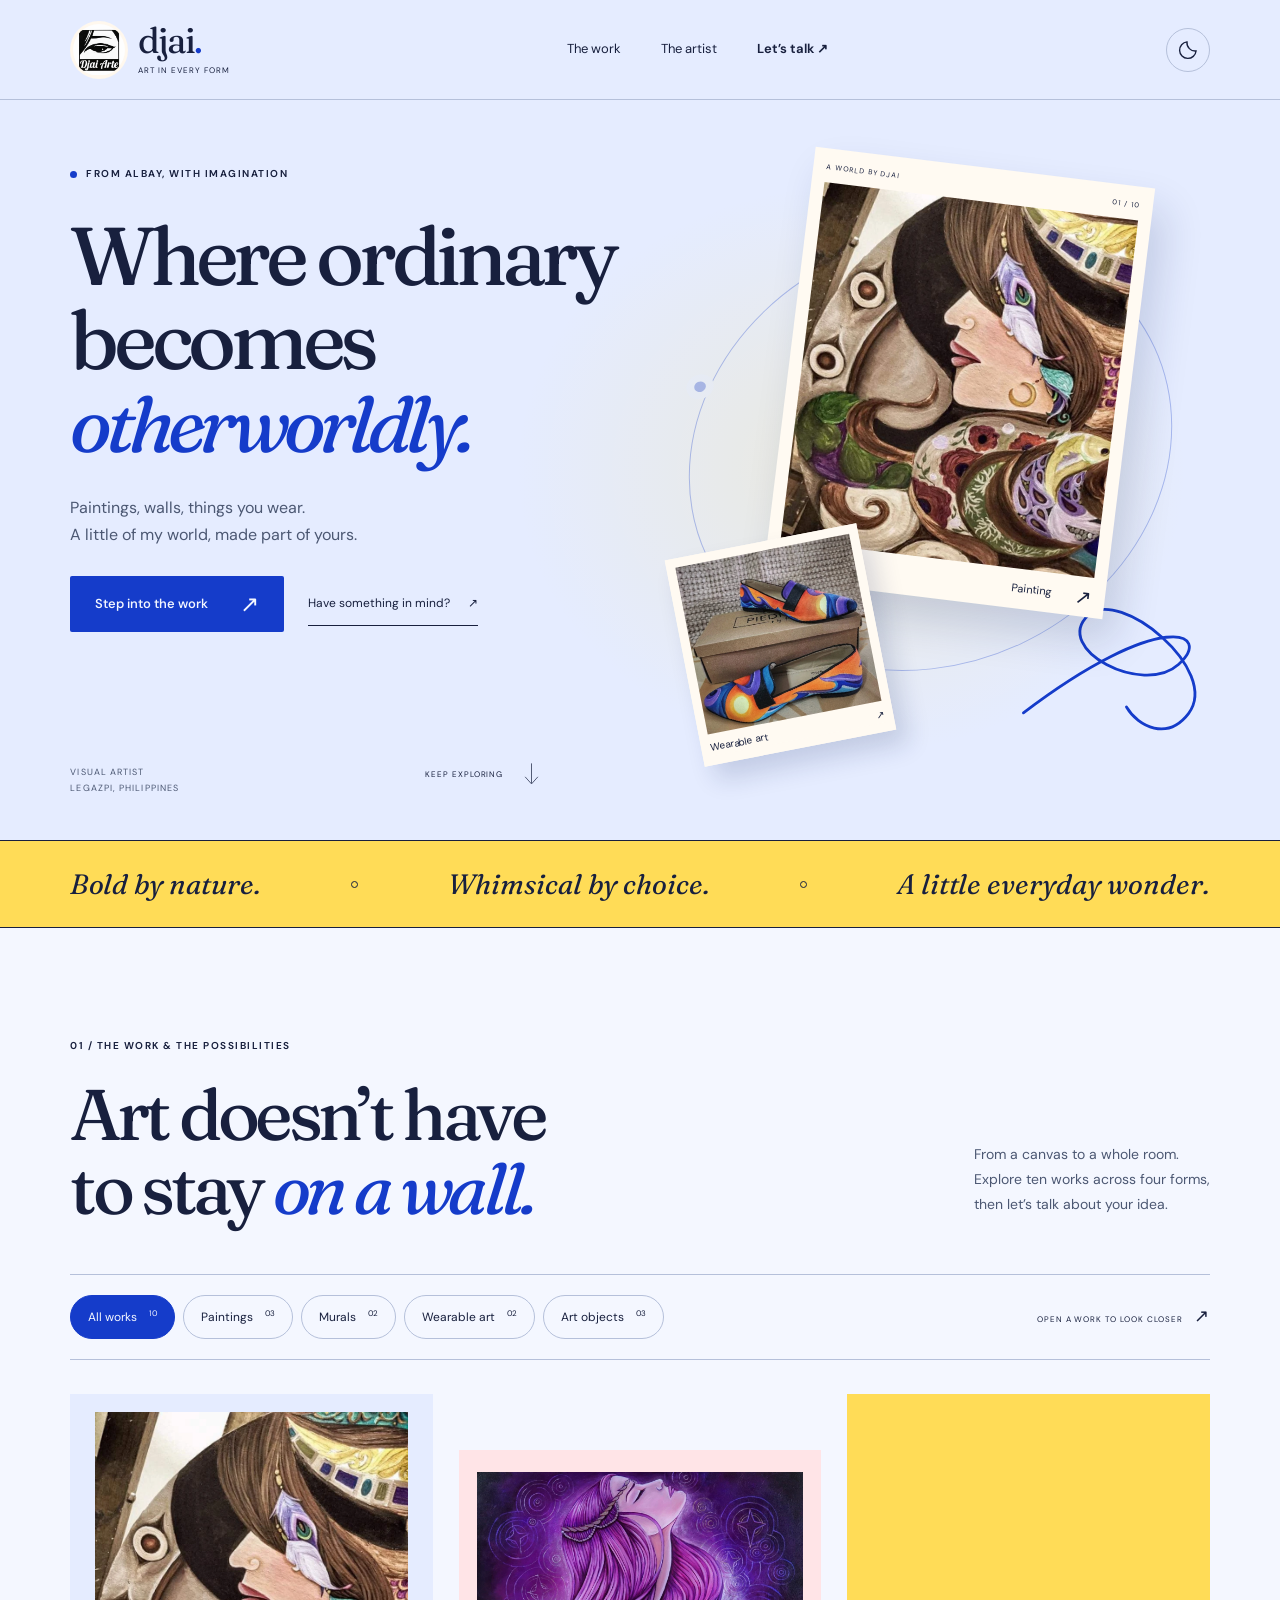
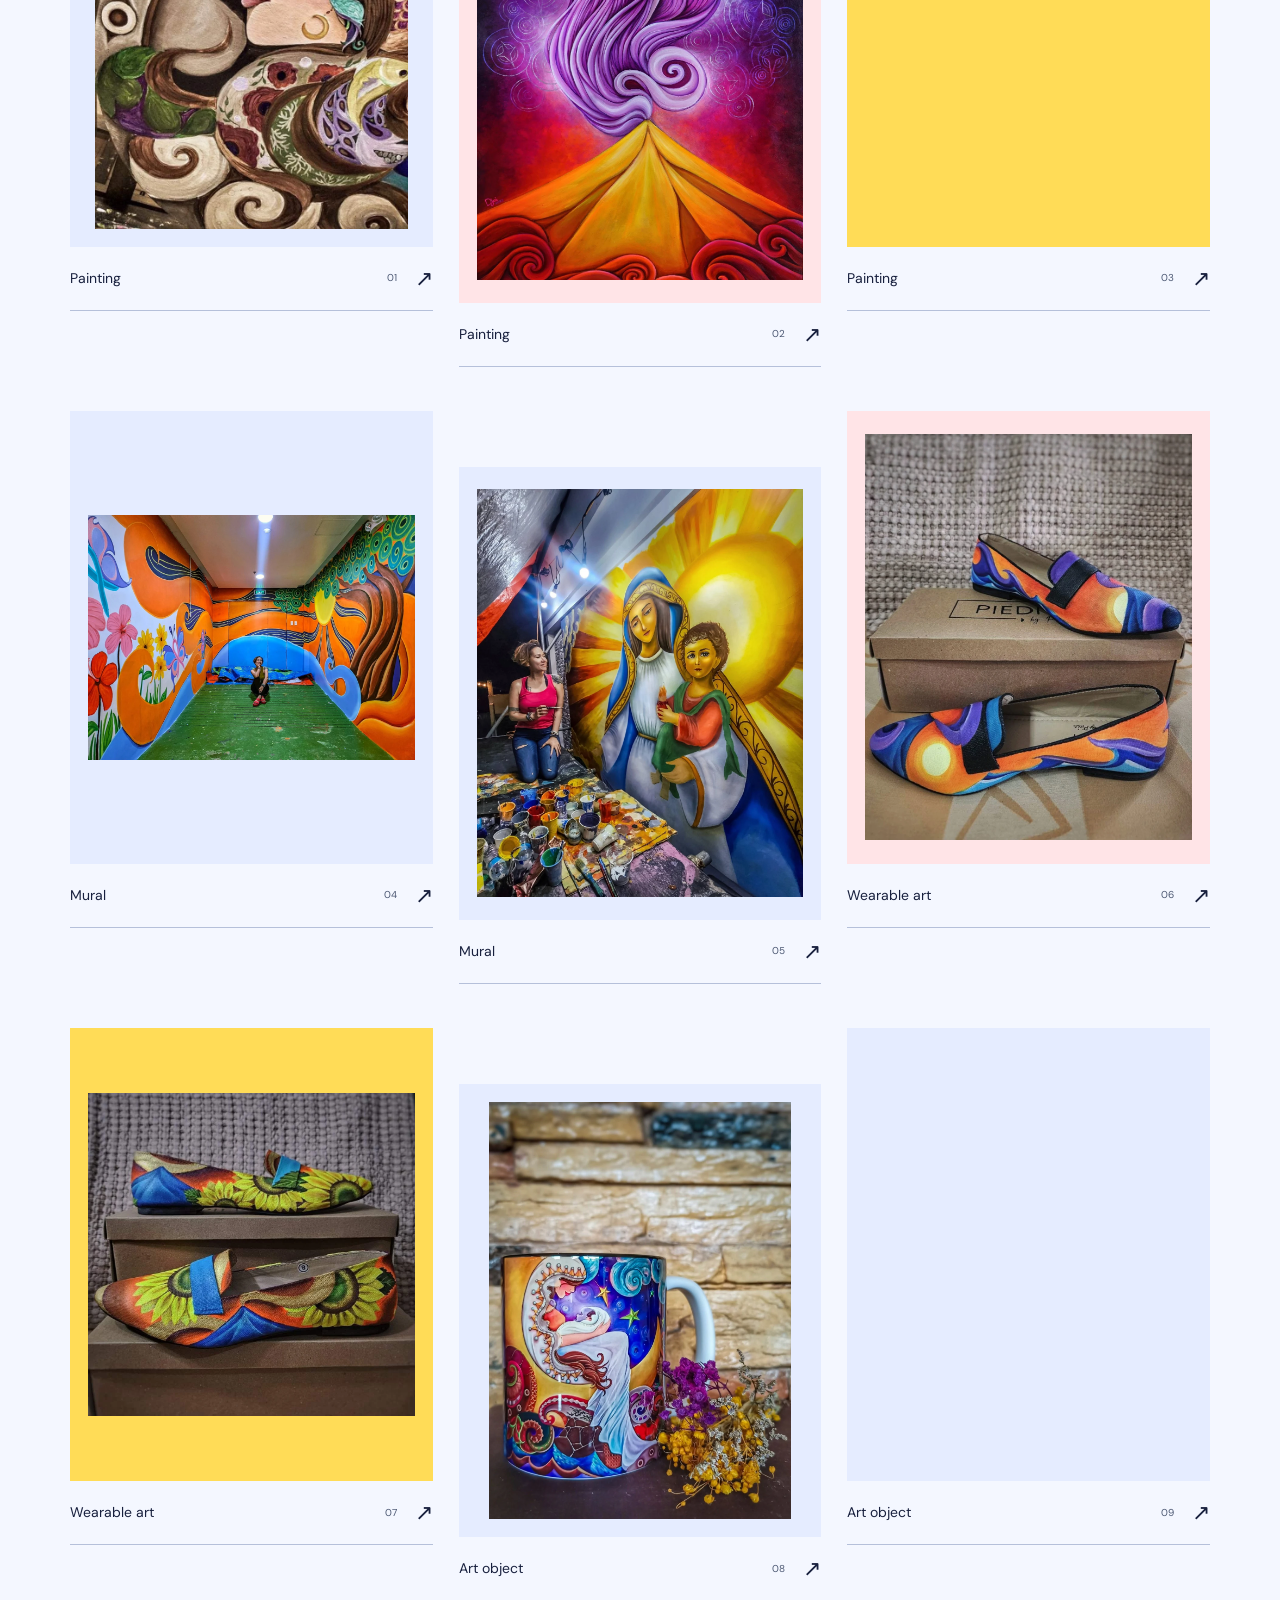
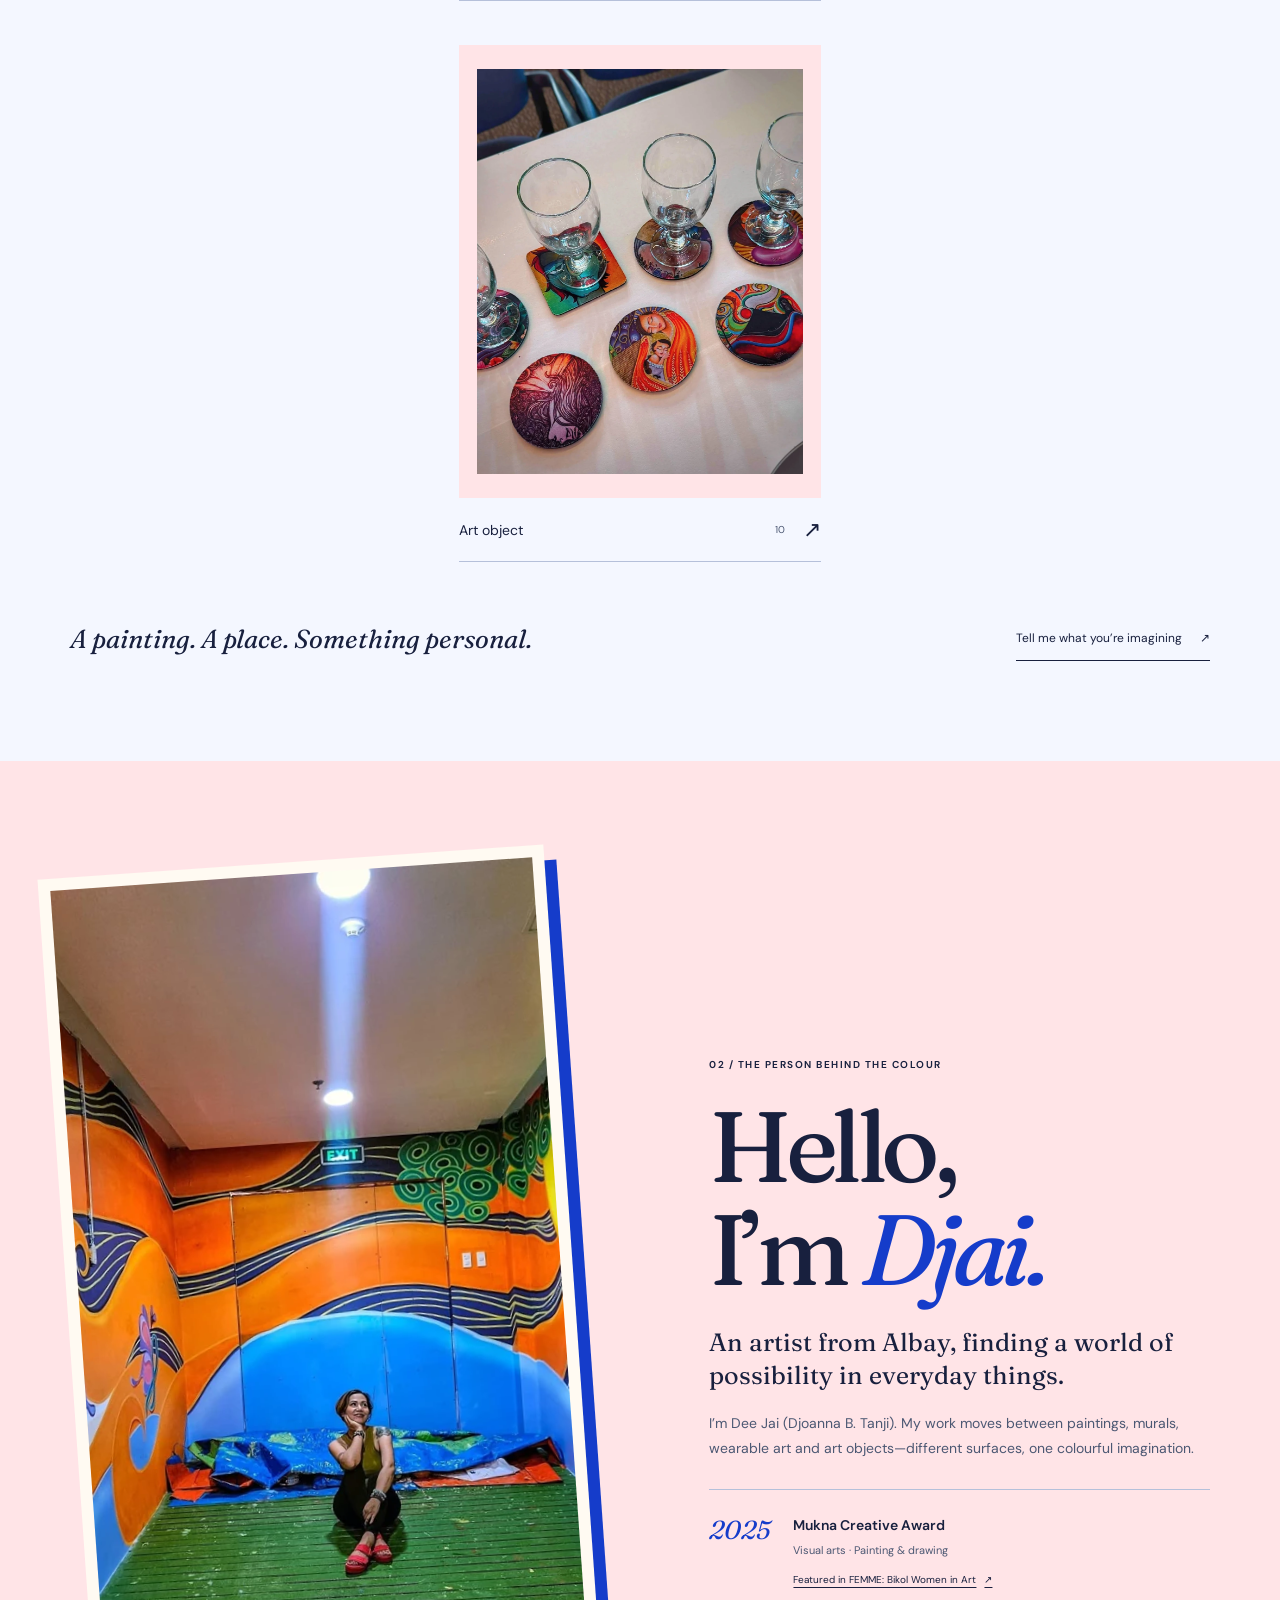
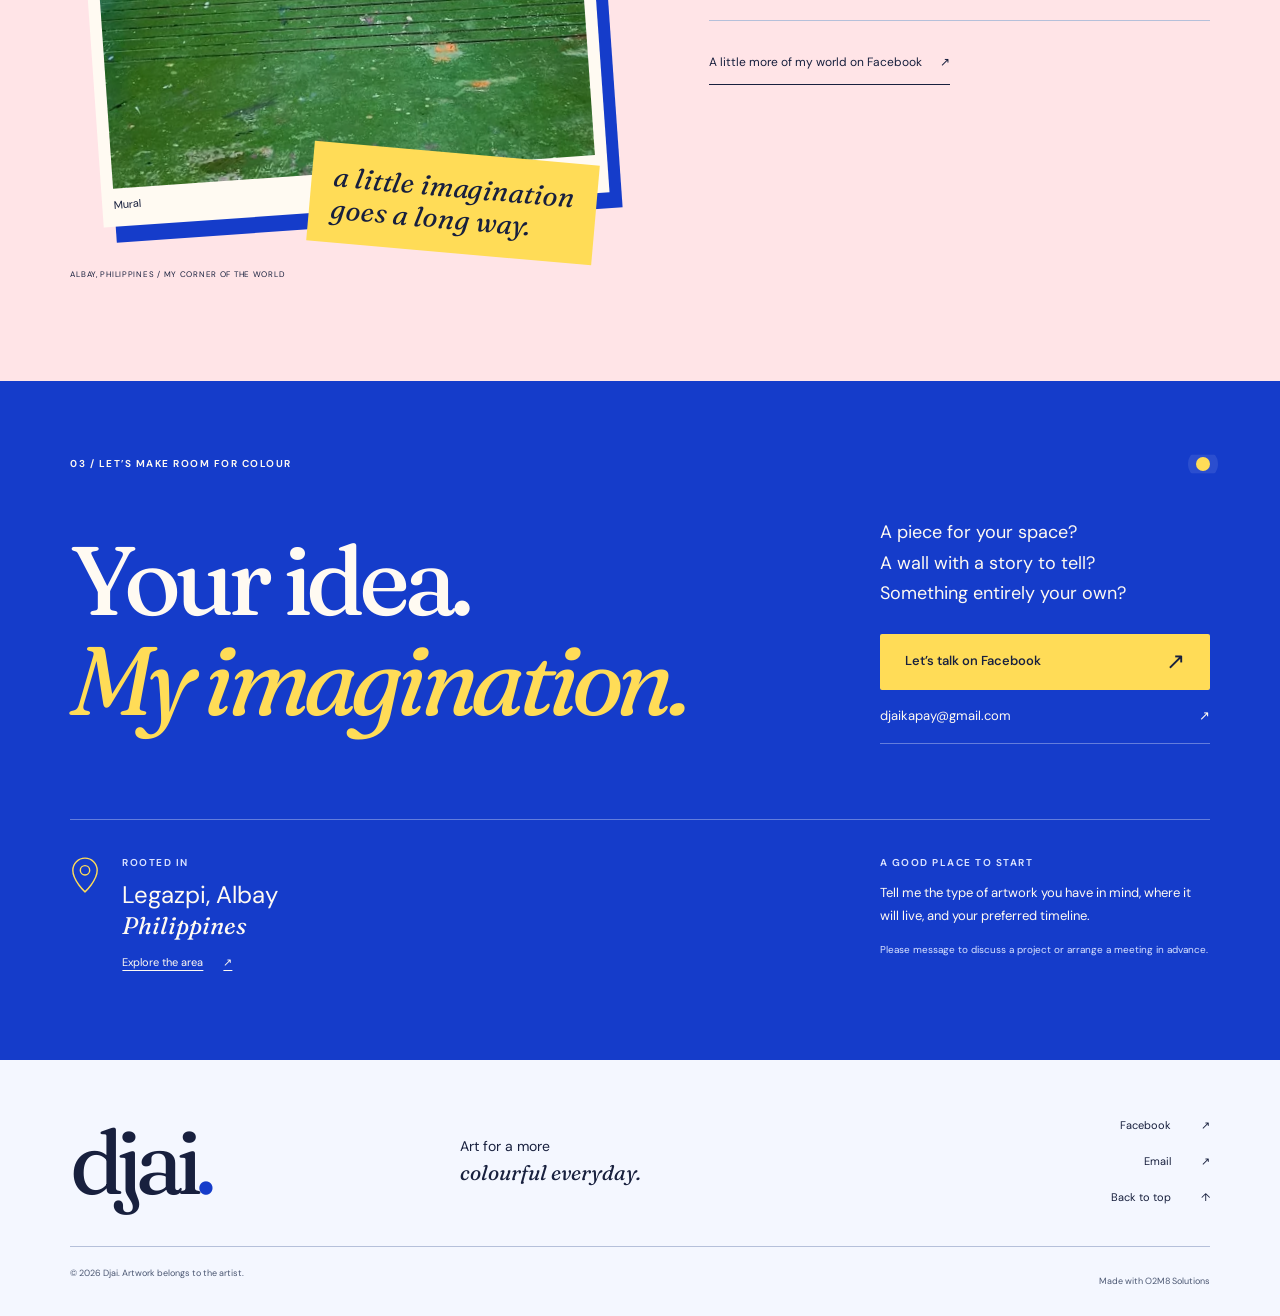
==== index.html @ 125d5a1c "feat: import the final static Djai portfolio Select the standalone one-page site, ten approved artwo" ====
<!doctype html>
<html lang="en"><head><meta charset="utf-8"><meta name="viewport" content="width=device-width,initial-scale=1"><title>Djai — Art for a more colourful everyday</title><meta name="description" content="Explore paintings, murals, wearable art and art objects by Djai, a visual artist from Albay, Philippines. Connect about your next art project."><link rel="icon" type="image/webp" href="[data-uri]">
<meta name="theme-color" content="#f4f7ff">
<script>(function(){try{var t=localStorage.getItem('djai-theme');document.documentElement.dataset.djaiTheme=t==='light'||t==='dark'?t:matchMedia('(prefers-color-scheme: dark)').matches?'dark':'light'}catch(e){document.documentElement.dataset.djaiTheme='light'}})();</script>

<script>if(new URLSearchParams(location.search).get("motion")==="on")document.documentElement.dataset.djaiMotion="full";</script>
<link rel="stylesheet" href="styles.css"></head><body><div id="djai-final">
  <a class="skip-link" href="#djai-main">Skip to content</a>
  <div class="reading-progress" aria-hidden="true"></div>
  <header class="site-header">
    <a class="brand" href="#djai-home" aria-label="Djai. Art in every form — back to top"><img src="[data-uri]" alt="" width="360" height="350"><span>djai<span class="brand-dot">.</span><small>ART IN EVERY FORM</small></span></a>
    <nav class="main-nav" aria-label="Main navigation" id="djai-nav"><a href="#djai-work">The work</a><a href="#djai-details">The artist</a><a href="#djai-contact">Let’s talk <span aria-hidden="true">↗</span></a></nav>
    <div class="header-tools"><button class="icon-button theme-toggle" type="button" aria-label="Switch to dark mode" data-theme-toggle><svg class="sun-icon" viewBox="0 0 24 24" fill="none" stroke="currentColor" stroke-width="1.5" aria-hidden="true"><circle cx="12" cy="12" r="4"/><path d="M12 2v2m0 16v2M2 12h2m16 0h2M5 5l1.5 1.5m11 11L19 19M5 19l1.5-1.5m11-11L19 5"/></svg><svg class="moon-icon" viewBox="0 0 24 24" fill="none" stroke="currentColor" stroke-width="1.5" aria-hidden="true"><path d="M20.8 13.1A9 9 0 0 1 10.9 3.2 9 9 0 1 0 20.8 13.1Z"/></svg></button><button class="icon-button menu-toggle" type="button" aria-label="Open navigation" aria-expanded="false" aria-controls="djai-nav"><span></span><span></span></button></div>
  </header>
  <main id="djai-main">
    <section class="hero section-pad" id="djai-home" aria-labelledby="djai-hero-title">
      <div class="hero-copy"><p class="eyebrow hero-enter"><span class="status-dot" aria-hidden="true"></span> FROM ALBAY, WITH IMAGINATION</p><h1 id="djai-hero-title" class="hero-enter">Where ordinary<br> becomes <em>otherworldly.</em></h1><p class="hero-intro hero-enter">Paintings, walls, things you wear.<br> A little of my world, made part of yours.</p><div class="hero-actions hero-enter"><a class="button button-primary" href="#djai-work">Step into the work <span aria-hidden="true">↗</span></a><a class="text-link" href="#djai-contact">Have something in mind? <span aria-hidden="true">↗</span></a></div><div class="hero-bottom hero-enter"><span>VISUAL ARTIST<br> LEGAZPI, PHILIPPINES</span><a href="#djai-work" aria-label="Keep exploring — scroll to selected artwork" class="scroll-cue"><span>KEEP EXPLORING</span><svg viewBox="0 0 24 32" fill="none" stroke="currentColor" aria-hidden="true"><path d="M12 1v28M3 20l9 10 9-10"/></svg></a></div></div>
      <div class="hero-art"><div class="orbit-ring" aria-hidden="true"></div><div class="hero-scribble" aria-hidden="true"><svg viewBox="0 0 220 180" fill="none"><path d="M21 148C135 1 196 12 168 55 140 98 33 74 61 29 85-9 214 49 192 103 171 154 104 115 116 81" stroke="currentColor" stroke-width="3" stroke-linecap="round"/></svg></div><button class="hero-frame" data-art="1" aria-haspopup="dialog"><span class="frame-top">A WORLD BY DJAI <span>01 / 10</span></span><img src="images/01-painting.webp" alt="" width="720" height="960" fetchpriority="high"><span class="frame-bottom">Painting <span aria-hidden="true">↗</span></span></button><button class="hero-mini" data-art="6" aria-haspopup="dialog"><img src="images/06-wearable.webp" alt="" width="1200" height="1493"><span>Wearable art <span aria-hidden="true">↗</span></span></button></div>
    </section>
    <div class="editorial-ribbon"><span>Bold by nature.</span><i aria-hidden="true"></i><span>Whimsical by choice.</span><i aria-hidden="true"></i><span>A little everyday wonder.</span></div>
    <section class="work-section section-pad" id="djai-work" aria-labelledby="djai-work-title">
      <div class="section-heading" data-reveal><div><p class="eyebrow">01 / THE WORK & THE POSSIBILITIES</p><h2 id="djai-work-title">Art doesn’t have<br> to stay <em>on a wall.</em></h2></div><p class="section-aside">From a canvas to a whole room.<br> Explore ten works across four forms,<br> then let’s talk about your idea.</p></div>
      <div class="gallery-toolbar" data-reveal><div class="filters" role="group" aria-label="Filter artwork by type"><button type="button" data-filter="all" aria-pressed="true">All works <small>10</small></button><button type="button" data-filter="painting" aria-pressed="false">Paintings <small>03</small></button><button type="button" data-filter="mural" aria-pressed="false">Murals <small>02</small></button><button type="button" data-filter="wearable" aria-pressed="false">Wearable art <small>02</small></button><button type="button" data-filter="object" aria-pressed="false">Art objects <small>03</small></button></div><span class="gallery-hint">OPEN A WORK TO LOOK CLOSER <span aria-hidden="true">↗</span></span></div>
      <p class="sr-only" id="djai-gallery-status" role="status" aria-live="polite">Showing all 10 artworks.</p>
      <div class="art-grid"><figure class="art-card" data-type="painting" data-reveal><button class="art-open" data-art="1" aria-haspopup="dialog"><span class="art-image"><img src="images/01-painting.webp" alt="" width="720" height="960" loading="lazy" decoding="async"></span><span class="art-caption"><span>Painting</span> <span class="art-number">01 <span aria-hidden="true">↗</span></span></span></button></figure>
<figure class="art-card" data-type="painting" data-reveal><button class="art-open" data-art="2" aria-haspopup="dialog"><span class="art-image"><img src="images/02-painting.webp" alt="" width="1200" height="1501" loading="lazy" decoding="async"></span><span class="art-caption"><span>Painting</span> <span class="art-number">02 <span aria-hidden="true">↗</span></span></span></button></figure>
<figure class="art-card" data-type="painting" data-reveal><button class="art-open" data-art="3" aria-haspopup="dialog"><span class="art-image"><img src="images/03-painting.webp" alt="" width="1200" height="636" loading="lazy" decoding="async"></span><span class="art-caption"><span>Painting</span> <span class="art-number">03 <span aria-hidden="true">↗</span></span></span></button></figure>
<figure class="art-card" data-type="mural" data-reveal><button class="art-open" data-art="4" aria-haspopup="dialog"><span class="art-image"><img src="images/04-mural.webp" alt="" width="1200" height="900" loading="lazy" decoding="async"></span><span class="art-caption"><span>Mural</span> <span class="art-number">04 <span aria-hidden="true">↗</span></span></span></button></figure>
<figure class="art-card" data-type="mural" data-reveal><button class="art-open" data-art="5" aria-haspopup="dialog"><span class="art-image"><img src="images/05-mural.webp" alt="" width="1200" height="1500" loading="lazy" decoding="async"></span><span class="art-caption"><span>Mural</span> <span class="art-number">05 <span aria-hidden="true">↗</span></span></span></button></figure>
<figure class="art-card" data-type="wearable" data-reveal><button class="art-open" data-art="6" aria-haspopup="dialog"><span class="art-image"><img src="images/06-wearable.webp" alt="" width="1200" height="1493" loading="lazy" decoding="async"></span><span class="art-caption"><span>Wearable art</span> <span class="art-number">06 <span aria-hidden="true">↗</span></span></span></button></figure>
<figure class="art-card" data-type="wearable" data-reveal><button class="art-open" data-art="7" aria-haspopup="dialog"><span class="art-image"><img src="images/07-wearable.webp" alt="" width="1080" height="1070" loading="lazy" decoding="async"></span><span class="art-caption"><span>Wearable art</span> <span class="art-number">07 <span aria-hidden="true">↗</span></span></span></button></figure>
<figure class="art-card" data-type="object" data-reveal><button class="art-open" data-art="8" aria-haspopup="dialog"><span class="art-image"><img src="images/08-object.webp" alt="" width="1161" height="1600" loading="lazy" decoding="async"></span><span class="art-caption"><span>Art object</span> <span class="art-number">08 <span aria-hidden="true">↗</span></span></span></button></figure>
<figure class="art-card" data-type="object" data-reveal><button class="art-open" data-art="9" aria-haspopup="dialog"><span class="art-image"><img src="images/09-object.webp" alt="" width="982" height="1600" loading="lazy" decoding="async"></span><span class="art-caption"><span>Art object</span> <span class="art-number">09 <span aria-hidden="true">↗</span></span></span></button></figure>
<figure class="art-card" data-type="object" data-reveal><button class="art-open" data-art="10" aria-haspopup="dialog"><span class="art-image"><img src="images/10-object.webp" alt="" width="1200" height="1489" loading="lazy" decoding="async"></span><span class="art-caption"><span>Art object</span> <span class="art-number">10 <span aria-hidden="true">↗</span></span></span></button></figure></div>
      <div class="work-end" data-reveal><p>A painting. A place. Something personal.</p><a class="text-link" href="#djai-contact">Tell me what you’re imagining <span aria-hidden="true">↗</span></a></div>
    </section>
    <section class="artist-section section-pad" id="djai-details" aria-labelledby="djai-artist-title">
      <div class="artist-visual" data-reveal><button class="artist-photo" data-art="4" aria-haspopup="dialog"><img src="images/04-mural.webp" alt="" width="1200" height="900" loading="lazy"><span>Mural <span aria-hidden="true">↗</span></span></button><div class="artist-signature" aria-hidden="true">a little imagination<br> goes a long way.</div><span class="artist-coordinate">ALBAY, PHILIPPINES / MY CORNER OF THE WORLD</span></div>
      <div class="artist-copy" data-reveal><p class="eyebrow">02 / THE PERSON BEHIND THE COLOUR</p><h2 id="djai-artist-title">Hello,<br>  I’m <em>Djai.</em></h2><p class="artist-lead">An artist from Albay, finding a world of possibility in everyday things.</p><p>I’m Dee Jai (Djoanna B. Tanji). My work moves between paintings, murals, wearable art and art objects—different surfaces, one colourful imagination.</p><div class="recognition"><span class="recognition-year">2025</span><div><h3>Mukna Creative Award</h3><p>Visual arts · Painting & drawing</p><a href="https://dateline-ibalon.com/2025/03/femme-bikol-women-in-art/" target="_blank" rel="noopener noreferrer">Featured in FEMME: Bikol Women in Art <span aria-hidden="true">↗</span></a></div></div><a class="text-link" href="https://www.facebook.com/whydjaiwhy" target="_blank" rel="noopener noreferrer">A little more of my world on Facebook <span aria-hidden="true">↗</span></a></div>
    </section>
    <section class="contact-section section-pad" id="djai-contact" aria-labelledby="djai-contact-title"><div class="contact-top" data-reveal><p class="eyebrow">03 / LET’S MAKE ROOM FOR COLOUR</p><span class="contact-dot" aria-hidden="true"></span></div><div class="contact-main" data-reveal><h2 id="djai-contact-title">Your idea.<br> <em>My imagination.</em></h2><div class="contact-copy"><p>A piece for your space?<br> A wall with a story to tell?<br> Something entirely your own?</p><a class="button button-yellow" href="https://www.facebook.com/whydjaiwhy" target="_blank" rel="noopener noreferrer">Let’s talk on Facebook <span aria-hidden="true">↗</span></a><a class="contact-email" href="mailto:djaikapay@gmail.com">djaikapay@gmail.com <span aria-hidden="true">↗</span></a></div></div><div class="contact-details" data-reveal><div class="location"><svg viewBox="0 0 32 40" fill="none" stroke="currentColor" stroke-width="1.5" aria-hidden="true"><path d="M29 15c0 11-13 23-13 23S3 26 3 15a13 13 0 0 1 26 0Z"/><circle cx="16" cy="15" r="5"/></svg><div><p class="eyebrow">ROOTED IN</p><p>Legazpi, Albay<br> <em>Philippines</em></p><a href="https://www.google.com/maps/search/?api=1&query=Legazpi%2C+Albay%2C+Philippines" target="_blank" rel="noopener noreferrer">Explore the area <span aria-hidden="true">↗</span></a></div></div><div class="contact-practical"><p class="eyebrow">A GOOD PLACE TO START</p><p>Tell me the type of artwork you have in mind, where it will live, and your preferred timeline.</p><small>Please message to discuss a project or arrange a meeting in advance.</small></div></div></section>
  </main>
  <footer class="site-footer section-pad"><a class="footer-brand" href="#djai-home" aria-label="Djai, back to top">djai<span>.</span></a><p>Art for a more<br> <em>colourful everyday.</em></p><div class="footer-links"><a href="https://www.facebook.com/whydjaiwhy" target="_blank" rel="noopener noreferrer">Facebook <span aria-hidden="true">↗</span></a><a href="mailto:djaikapay@gmail.com">Email <span aria-hidden="true">↗</span></a><a href="#djai-home">Back to top <span aria-hidden="true">↑</span></a></div><div class="footer-bottom"><span>© <span data-year>2026</span> Djai. Artwork belongs to the artist.</span><span class="footer-credit">Made with O2M8 Solutions</span></div></footer>
  <dialog class="art-viewer" aria-labelledby="djai-viewer-title"><div class="viewer-top"><h2 id="djai-viewer-title">Painting</h2><span class="viewer-counter"></span><button class="icon-button viewer-close" type="button" aria-label="Close artwork viewer"><svg viewBox="0 0 24 24" stroke="currentColor" stroke-width="1.5" aria-hidden="true"><path d="m5 5 14 14M19 5 5 19"/></svg></button></div><div class="viewer-stage"><img class="viewer-image" alt=""></div><div class="viewer-bottom"><button class="viewer-prev" type="button"><span aria-hidden="true">←</span> Previous</button><span>USE ARROW KEYS TO EXPLORE</span><button class="viewer-next" type="button">Next <span aria-hidden="true">→</span></button></div></dialog>
</div>
<script src="script.js"></script></body></html>
---- styles.css ----
@font-face{font-family:Djai Sans;src:url([data-uri]) format('woff2');font-weight:100 1000;font-display:swap}
@font-face{font-family:Djai Serif;src:url([data-uri]) format('woff2');font-weight:100 900;font-display:swap}
@font-face{font-family:Djai Serif;src:url([data-uri]) format('woff2');font-weight:100 900;font-style:italic;font-display:swap}
html{scroll-behavior:smooth;scroll-padding-top:100px}body{margin:0;background:#f4f7ff}html[data-djai-theme=dark] body{background:#151a30}
#djai-final{--paper:#f4f7ff;--hero:#e5ecff;--ink:#18203e;--muted:#4c5873;--primary:#153cca;--accent:#ffdc57;--pink:#ffe4e7;--line:#b5c0da;--frame:#fffaf2;--contact:#153cca;--contact-ink:#fffaf2;--contact-muted:#d9e2ff;--ribbon:#ffdc57;--ribbon-ink:#18203e;--shadow:rgba(19,36,94,.16);font-family:Djai Sans,Arial,sans-serif;font-size:16px;line-height:1.6;color:var(--ink);background:var(--paper);isolation:isolate;width:100%;overflow:clip;text-align:left;color-scheme:light}
html[data-djai-theme=dark] #djai-final{--paper:#151a30;--hero:#1d2443;--ink:#f4edff;--muted:#c1bed2;--primary:#f6d36b;--accent:#f6d36b;--pink:#272d48;--line:#626b8b;--frame:#fff5ed;--contact:#442151;--contact-muted:#ecd9ef;--ribbon:#db7cae;--ribbon-ink:#251a37;--shadow:rgba(0,0,0,.3);color-scheme:dark}
#djai-final *,#djai-final *::before,#djai-final *::after{box-sizing:border-box}#djai-final [hidden]{display:none!important}#djai-final img{display:block;max-width:100%}#djai-final svg{display:block}#djai-final a{color:inherit;text-decoration:none}#djai-final button{font:inherit;color:inherit;cursor:pointer;background:none;border:0;padding:0;text-align:inherit}#djai-final h1,#djai-final h2,#djai-final h3,#djai-final p,#djai-final figure{margin:0}#djai-final h1,#djai-final h2{font-family:Djai Serif,Georgia,serif;font-weight:450;letter-spacing:-.065em;line-height:1.03}#djai-final h2{font-size:clamp(46px,5.6vw,84px)}#djai-final em{font-family:Djai Serif,Georgia,serif;font-weight:420}#djai-final button:focus-visible,#djai-final a:focus-visible{outline:3px solid var(--primary);outline-offset:5px}#djai-final .section-pad{padding-left:5.5%;padding-right:5.5%}#djai-final .eyebrow{font-size:10px;letter-spacing:.15em;font-weight:650;line-height:1.6}#djai-final .sr-only{position:absolute;width:1px;height:1px;padding:0;margin:-1px;overflow:hidden;clip:rect(0,0,0,0);white-space:nowrap;border:0}#djai-final .skip-link{position:fixed;top:10px;left:10px;transform:translateY(-200%);background:var(--accent);color:#18203e;padding:12px 20px;z-index:100}#djai-final .skip-link:focus{transform:none}#djai-final .reading-progress{height:3px;position:fixed;top:0;left:0;width:100%;transform:scaleX(0);transform-origin:left;background:var(--primary);z-index:80;pointer-events:none}
#djai-final .site-header{height:100px;padding:12px 5.5%;display:flex;align-items:center;justify-content:space-between;gap:24px;background:var(--hero);position:relative;z-index:30;border-bottom:1px solid var(--line)}#djai-final .brand{display:flex;align-items:center;gap:10px}#djai-final .brand img{width:58px;height:58px;object-fit:contain;background:#fff8ee;border-radius:50%;padding:3px}#djai-final .brand>span{font-family:Djai Serif,Georgia,serif;font-size:36px;line-height:.9;letter-spacing:-2px}#djai-final .brand-dot{color:var(--primary)}#djai-final .brand small{display:block;font:8px Djai Sans,sans-serif;letter-spacing:.12em;margin-top:8px}#djai-final .main-nav{display:flex;align-items:center;gap:40px;font-size:13px}#djai-final .main-nav a{position:relative;padding:12px 0}#djai-final .main-nav a::after{content:'';position:absolute;left:0;bottom:5px;height:1px;width:100%;background:currentColor;transform:scaleX(0);transform-origin:left;transition:transform .25s}#djai-final .main-nav a:hover::after,#djai-final .main-nav a[aria-current]::after{transform:scaleX(1)}#djai-final .main-nav a:last-child{font-weight:650}#djai-final .header-tools{display:flex;gap:8px}#djai-final .icon-button{width:44px;height:44px;border:1px solid var(--line);border-radius:50%;display:grid;place-items:center}#djai-final .icon-button svg{width:22px;height:22px}#djai-final .moon-icon{display:block}#djai-final .sun-icon{display:none}html[data-djai-theme=dark] #djai-final .moon-icon{display:none}html[data-djai-theme=dark] #djai-final .sun-icon{display:block}#djai-final .menu-toggle{display:none}
#djai-final .hero{min-height:740px;padding-top:66px;padding-bottom:44px;background:var(--hero);display:grid;grid-template-columns:1.12fr 1fr;gap:2%;position:relative}#djai-final .hero-copy{display:flex;flex-direction:column;position:relative;z-index:2}#djai-final .hero .eyebrow{display:flex;align-items:center;gap:9px;margin-bottom:32px}#djai-final .status-dot{width:7px;height:7px;background:var(--primary);border-radius:50%}#djai-final h1{font-size:clamp(55px,6.4vw,100px)}#djai-final h1 em{display:block;color:var(--primary);font-size:.96em;letter-spacing:-.075em}#djai-final .hero-intro{margin:30px 0 28px;font-size:16px;line-height:1.7;color:var(--muted)}#djai-final .hero-actions{display:flex;align-items:center;gap:24px;flex-wrap:wrap}#djai-final .button{min-height:56px;padding:16px 25px;display:inline-flex;align-items:center;justify-content:space-between;gap:32px;font-size:13px;font-weight:550;border-radius:2px;transition:transform .25s,box-shadow .25s}#djai-final .button:hover{transform:translateY(-3px);box-shadow:0 8px 0 -4px var(--ink)}#djai-final .button-primary{background:var(--primary);color:var(--paper)}#djai-final .button span{font-size:23px;line-height:1}#djai-final .text-link{font-size:12px;border-bottom:1px solid currentColor;display:inline-flex;align-items:center;gap:18px;padding:10px 0;min-height:44px}#djai-final .hero-bottom{display:flex;justify-content:space-between;align-items:flex-end;margin-top:auto;padding-top:45px;max-width:470px}#djai-final .hero-bottom>span{font-size:9px;line-height:1.8;letter-spacing:.12em;color:var(--muted)}#djai-final .scroll-cue{display:flex;align-items:center;gap:20px;min-height:44px;font-size:8px;letter-spacing:.12em}#djai-final .scroll-cue svg{width:17px;height:32px;animation:djai-nudge 3s ease-in-out 1}
#djai-final .hero-art{position:relative;min-height:610px;perspective:1100px}#djai-final .orbit-ring{position:absolute;width:94%;aspect-ratio:1;border:1px solid var(--primary);border-radius:50%;top:6%;left:0;opacity:.3;transform:rotate(-25deg) scaleY(.86)}#djai-final .hero-frame{position:absolute;width:65%;top:0;left:20%;background:var(--frame);padding:13px 13px 0;transform:rotate(7deg);box-shadow:14px 22px 40px var(--shadow);color:#18203e;animation:djai-float 4.6s ease-in-out 1;transition:box-shadow .4s}#djai-final .hero-frame:hover{box-shadow:20px 30px 50px var(--shadow)}#djai-final .hero-frame>img{width:100%;height:360px;object-fit:cover}#djai-final .frame-top{display:flex;justify-content:space-between;font-size:7px;letter-spacing:.14em;padding-bottom:10px}#djai-final .frame-bottom{display:flex;justify-content:space-between;align-items:center;font-size:11px;height:40px}#djai-final .frame-bottom>span{font-size:20px}#djai-final .hero-mini{position:absolute;width:37%;left:0;bottom:46px;transform:rotate(-11deg);border:9px solid var(--frame);background:var(--frame);color:#18203e;box-shadow:10px 16px 25px var(--shadow);animation:djai-float-small 4.4s ease-in-out 1}#djai-final .hero-mini>img{width:100%;height:170px;object-fit:cover;object-position:center 58%}#djai-final .hero-mini>span{display:flex;justify-content:space-between;font-size:10px;padding-top:6px}#djai-final .hero-scribble{position:absolute;width:39%;color:var(--primary);right:-2%;bottom:30px;transform:rotate(15deg)}#djai-final .hero-note{position:absolute;right:3%;bottom:112px;font-size:14px;line-height:1.5;transform:rotate(7deg);color:var(--primary)}#djai-final .hero-note em{font-size:20px}#djai-final .hero-note svg{width:90px;margin:0 0 0 28px}#djai-final .editorial-ribbon{display:flex;justify-content:space-between;align-items:center;gap:25px;padding:26px 5.5%;background:var(--ribbon);color:var(--ribbon-ink);font:italic 28px Djai Serif,Georgia,serif;border-top:1px solid var(--ink);border-bottom:1px solid var(--ink)}#djai-final .editorial-ribbon i{width:7px;height:7px;border:1px solid currentColor;border-radius:50%;flex-shrink:0}
#djai-final .work-section{padding-top:110px;padding-bottom:100px}#djai-final .section-heading{display:flex;justify-content:space-between;align-items:flex-end;gap:40px;margin-bottom:48px}#djai-final .section-heading .eyebrow{margin-bottom:24px}#djai-final .section-heading h2 em{color:var(--primary)}#djai-final .section-aside{font-size:14px;line-height:1.8;color:var(--muted);padding-bottom:8px}#djai-final .gallery-toolbar{border-top:1px solid var(--line);border-bottom:1px solid var(--line);padding:20px 0;display:flex;align-items:center;justify-content:space-between;gap:20px;margin-bottom:34px}#djai-final .filters{display:flex;gap:8px;flex-wrap:wrap}#djai-final .filters button{padding:10px 17px;border:1px solid var(--line);border-radius:100px;font-size:12px;min-height:44px;transition:background .25s,color .25s,border-color .25s}#djai-final .filters small{font-size:8px;margin-left:9px;vertical-align:super}#djai-final .filters button[aria-pressed=true]{background:var(--primary);border-color:var(--primary);color:var(--paper)}#djai-final .filters button:hover{border-color:var(--primary)}#djai-final .gallery-hint{font-size:8px;letter-spacing:.12em;white-space:nowrap}#djai-final .gallery-hint span{font-size:18px;margin-left:8px}#djai-final .art-grid{display:grid;grid-template-columns:repeat(3,minmax(0,1fr));gap:44px 26px;align-items:start}#djai-final .art-card:nth-child(3n+2){margin-top:56px}#djai-final .art-open{display:block;width:100%}#djai-final .art-image{display:block;position:relative;overflow:hidden;background:var(--hero);aspect-ratio:4/5;padding:18px;transition:background .4s}#djai-final .art-card:nth-child(4n+2) .art-image{background:var(--pink)}#djai-final .art-card:nth-child(4n+3) .art-image{background:var(--ribbon)}#djai-final .art-image img{width:100%;height:100%;object-fit:contain;transition:transform .65s cubic-bezier(.2,.65,.3,1)}#djai-final .art-open:hover img{transform:scale(1.045)}#djai-final .art-caption{display:flex;justify-content:space-between;align-items:center;border-bottom:1px solid var(--line);padding:14px 0;font-size:14px}#djai-final .art-number{font-size:10px;color:var(--muted);display:flex;gap:18px;align-items:center}#djai-final .art-number>span{font-size:22px;color:var(--ink);transition:transform .25s}#djai-final .art-open:hover .art-number>span{transform:translate(3px,-3px)}#djai-final .art-card:last-child{grid-column:2}#djai-final .art-grid.is-filtered .art-card{margin-top:0;grid-column:auto}#djai-final .work-end{display:flex;justify-content:space-between;gap:20px;margin-top:55px;align-items:center}#djai-final .work-end p{font:italic 26px Djai Serif,Georgia,serif}
#djai-final .artist-section{background:var(--pink);padding-top:100px;padding-bottom:100px;display:grid;grid-template-columns:1.05fr 1fr;gap:10%;align-items:center}#djai-final .artist-visual{position:relative;padding:0 18px 70px 0}#djai-final .artist-photo{width:100%;padding:12px;background:var(--frame);color:#18203e;transform:rotate(-4deg);box-shadow:12px 16px 0 var(--primary);display:block}#djai-final .artist-photo img{width:100%;aspect-ratio:1;object-fit:cover}#djai-final .artist-photo>span{display:flex;justify-content:space-between;padding-top:8px;font-size:11px}#djai-final .artist-signature{position:absolute;bottom:28px;right:0;background:var(--ribbon);color:var(--ribbon-ink);font:italic 28px/1.15 Djai Serif,Georgia,serif;padding:18px 22px;transform:rotate(5deg)}#djai-final .artist-coordinate{position:absolute;bottom:0;left:0;font-size:8px;letter-spacing:.09em}#djai-final .artist-copy>.eyebrow{margin-bottom:22px}#djai-final .artist-copy h2{font-size:clamp(64px,7.8vw,115px)}#djai-final .artist-copy h2 em{color:var(--primary)}#djai-final .artist-lead{font:25px/1.35 Djai Serif,Georgia,serif;margin:25px 0 18px}#djai-final .artist-copy>p:not(.eyebrow):not(.artist-lead){color:var(--muted);font-size:14px;line-height:1.8}#djai-final .recognition{display:flex;gap:23px;margin:28px 0 20px;padding:24px 0;border-top:1px solid var(--line);border-bottom:1px solid var(--line)}#djai-final .recognition-year{font:italic 26px Djai Serif,Georgia,serif;color:var(--primary)}#djai-final .recognition h3{font-size:14px;font-weight:600;letter-spacing:0}#djai-final .recognition p{font-size:11px;color:var(--muted);margin:5px 0}#djai-final .recognition a{font-size:10px;text-decoration:underline;text-underline-offset:4px;min-height:32px;display:inline-flex;align-items:center;gap:8px}
#djai-final .contact-section{padding-top:75px;padding-bottom:75px;background:var(--contact);color:var(--contact-ink);position:relative}#djai-final .contact-section a:focus-visible{outline-color:var(--accent)}#djai-final .contact-top{display:flex;justify-content:space-between;align-items:center;margin-bottom:45px}#djai-final .contact-dot{width:14px;height:14px;border-radius:50%;background:var(--accent);box-shadow:0 0 0 8px #ffffff18}#djai-final .contact-main{display:grid;grid-template-columns:1.4fr 1fr;gap:50px;align-items:center}#djai-final .contact-main h2{font-size:clamp(58px,7.6vw,112px)}#djai-final .contact-main h2 em{color:var(--accent)}#djai-final .contact-copy{justify-self:end;max-width:330px;width:100%}#djai-final .contact-copy>p{font-size:18px;line-height:1.7;margin-bottom:25px}#djai-final .button-yellow{background:var(--accent);color:#18203e;width:100%}#djai-final .contact-email{display:flex;align-items:center;justify-content:space-between;padding:16px 0;font-size:13px;border-bottom:1px solid #ffffff55;min-height:44px}#djai-final .contact-details{margin-top:75px;border-top:1px solid #ffffff55;padding-top:35px;display:grid;grid-template-columns:1.4fr 1fr;gap:50px}#djai-final .location{display:flex;gap:22px}#djai-final .location>svg{width:30px;height:40px;color:var(--accent)}#djai-final .location .eyebrow{color:var(--contact-muted);margin-bottom:8px}#djai-final .location p:not(.eyebrow){font-size:24px;line-height:1.3}#djai-final .location a{font-size:11px;display:inline-flex;align-items:center;gap:20px;min-height:44px;text-decoration:underline;text-underline-offset:4px}#djai-final .contact-practical{max-width:330px;justify-self:end}#djai-final .contact-practical .eyebrow{color:var(--contact-muted);margin-bottom:10px}#djai-final .contact-practical>p:not(.eyebrow){font-size:13px;line-height:1.8}#djai-final .contact-practical small{font-size:10px;line-height:1.7;color:var(--contact-muted);display:block;margin-top:14px}
#djai-final .site-footer{padding-top:48px;padding-bottom:20px;display:grid;grid-template-columns:1fr 1fr 1fr;gap:30px;align-items:center}#djai-final .footer-brand{font:90px/.8 Djai Serif,Georgia,serif;letter-spacing:-8px}#djai-final .footer-brand>span{color:var(--primary)}#djai-final .site-footer>p{font-size:14px;line-height:1.5}#djai-final .site-footer>p em{font-size:21px}#djai-final .footer-links{display:flex;flex-direction:column;align-items:flex-end;font-size:11px}#djai-final .footer-links a{min-height:36px;display:flex;align-items:center;gap:30px}#djai-final .footer-bottom{grid-column:1/-1;border-top:1px solid var(--line);padding-top:19px;display:flex;justify-content:space-between;gap:20px;font-size:9px;color:var(--muted)}#djai-final .footer-bottom a{display:inline-flex;gap:8px;min-height:30px;align-items:center}
#djai-final .art-viewer{position:fixed;inset:0;margin:auto;width:min(1120px,94vw);height:min(900px,94dvh);max-height:94dvh;border:1px solid var(--line);padding:0;background:var(--paper);color:var(--ink);box-shadow:0 30px 120px #0008;z-index:100;overflow:hidden}#djai-final .art-viewer[open]{display:flex;flex-direction:column;animation:djai-dialog-in .3s both}#djai-final .art-viewer::backdrop{background:#0b1024dc;backdrop-filter:blur(8px)}#djai-final .viewer-top{display:flex;align-items:center;gap:20px;padding:14px 22px;border-bottom:1px solid var(--line)}#djai-final .viewer-top h2{font:24px Djai Serif,Georgia,serif;letter-spacing:-.03em}#djai-final .viewer-counter{font-size:10px;color:var(--muted);margin-left:auto}#djai-final .viewer-stage{min-height:0;flex:1;padding:20px;display:flex;justify-content:center;align-items:center}#djai-final .viewer-image{width:100%;height:100%;object-fit:contain;min-height:0}#djai-final .viewer-bottom{border-top:1px solid var(--line);display:flex;align-items:center;justify-content:space-between;padding:8px 22px;gap:15px}#djai-final .viewer-bottom button{min-height:44px;font-size:12px;display:flex;align-items:center;gap:16px}#djai-final .viewer-bottom>span{font-size:8px;letter-spacing:.1em;color:var(--muted)}
/* Reveals keep content legible even if JavaScript never runs. */
#djai-final .reveal-ready{transition:transform .8s cubic-bezier(.2,.7,.2,1),clip-path .8s cubic-bezier(.2,.7,.2,1);transform:translateY(22px);clip-path:inset(0 0 8% 0)}#djai-final .reveal-ready.is-visible{transform:none;clip-path:inset(-8% -8% -8% -8%)}#djai-final .hero-enter{animation:djai-enter .9s cubic-bezier(.2,.7,.2,1) both}#djai-final .hero-enter:nth-child(2){animation-delay:.09s}#djai-final .hero-enter:nth-child(3){animation-delay:.18s}#djai-final .hero-enter:nth-child(4){animation-delay:.27s}#djai-final .hero-enter:nth-child(5){animation-delay:.36s}
@keyframes djai-enter{from{transform:translateY(24px);clip-path:inset(0 0 100% 0)}to{transform:translateY(0);clip-path:inset(0 0 -10% 0)}}@keyframes djai-float{0%,100%{transform:rotate(7deg) translateY(0)}50%{transform:rotate(5deg) translateY(-13px)}}@keyframes djai-float-small{0%,100%{transform:rotate(-11deg) translateY(0)}50%{transform:rotate(-8deg) translateY(-8px)}}@keyframes djai-nudge{0%,100%{transform:translateY(0)}50%{transform:translateY(6px)}}@keyframes djai-dialog-in{from{transform:translateY(20px) scale(.98);opacity:0}to{transform:none;opacity:1}}
::view-transition-old(root){animation:none}::view-transition-new(root){animation:djai-theme-wipe .6s cubic-bezier(.2,.7,.2,1)}@keyframes djai-theme-wipe{from{clip-path:circle(0 at 96% 35px)}to{clip-path:circle(150% at 96% 35px)}}
@media(min-width:1600px){#djai-final .hero{min-height:820px}#djai-final .hero-art{max-width:700px}#djai-final .hero-frame>img{height:440px}#djai-final .hero-mini>img{height:210px}#djai-final .section-pad,#djai-final .site-header{padding-left:max(5.5%,calc((100vw - 1480px)/2));padding-right:max(5.5%,calc((100vw - 1480px)/2))}}
@media(max-width:1100px){#djai-final .hero{min-height:680px;gap:2%;padding-top:55px}#djai-final h1{font-size:6.5vw}#djai-final .hero-art{min-height:545px}#djai-final .hero-frame{width:71%;left:18%}#djai-final .hero-frame>img{height:300px}#djai-final .hero-mini{bottom:45px;width:42%}#djai-final .hero-mini>img{height:150px}#djai-final .hero-note{right:0;bottom:100px;font-size:12px}#djai-final .hero-note em{font-size:16px}#djai-final .hero-scribble{bottom:10px}#djai-final .hero-actions{gap:12px}#djai-final .hero-actions .text-link{font-size:11px}#djai-final .editorial-ribbon{font-size:23px;gap:18px}#djai-final .gallery-toolbar{flex-wrap:wrap}#djai-final .gallery-hint{display:none}#djai-final .artist-section{gap:7%}#djai-final .contact-main,#djai-final .contact-details{grid-template-columns:1.2fr 1fr;gap:30px}#djai-final .contact-main h2{font-size:7.4vw}}
@media(max-width:760px){html{scroll-padding-top:20px}#djai-final .section-pad{padding-left:6%;padding-right:6%}#djai-final .site-header{height:83px;padding:10px 6%}#djai-final .brand img{width:45px;height:45px}#djai-final .brand>span{font-size:31px}#djai-final .brand small{font-size:6px}#djai-final .main-nav{display:none;position:absolute;top:82px;left:0;right:0;background:var(--hero);border-bottom:1px solid var(--line);padding:20px 6% 25px;gap:8px;flex-direction:column;align-items:stretch}#djai-final .main-nav.is-open{display:flex}#djai-final .main-nav a{padding:12px;font-size:18px}#djai-final .menu-toggle{display:flex;align-items:center;justify-content:center;flex-direction:column;gap:5px}#djai-final .menu-toggle span{width:17px;height:1px;background:currentColor;transition:transform .25s}#djai-final .menu-toggle[aria-expanded=true] span:first-child{transform:translateY(3px) rotate(45deg)}#djai-final .menu-toggle[aria-expanded=true] span:last-child{transform:translateY(-3px) rotate(-45deg)}#djai-final .hero{display:flex;flex-direction:column;padding-top:42px;padding-bottom:28px;min-height:0;gap:35px}#djai-final .hero .eyebrow{font-size:8px;margin-bottom:25px}#djai-final h1{font-size:clamp(45px,9.7vw,75px)}#djai-final h1 em{font-size:.96em}#djai-final .hero-intro{margin-top:22px;margin-bottom:22px;font-size:14px}#djai-final .hero-actions{gap:14px}#djai-final .hero-actions .text-link{font-size:10px}#djai-final .button{min-height:52px;padding:14px 20px;font-size:12px;gap:23px}#djai-final .hero-bottom{display:none}#djai-final .hero-art{min-height:490px;max-width:510px;width:100%;align-self:center}#djai-final .hero-frame{width:62%;left:25%;top:5px}#djai-final .hero-frame>img{height:300px}#djai-final .hero-mini{left:1%;bottom:35px;width:36%}#djai-final .hero-mini>img{height:150px}#djai-final .hero-note{bottom:40px;right:3%;font-size:11px}#djai-final .hero-note em{font-size:17px}#djai-final .hero-note svg{width:70px}#djai-final .hero-scribble{bottom:-5px;width:30%;right:6%}#djai-final .orbit-ring{top:8%;width:95%}#djai-final .editorial-ribbon{padding:20px 6%;font-size:20px;gap:16px;flex-wrap:wrap;justify-content:center}#djai-final .editorial-ribbon span:last-child{display:none}#djai-final .editorial-ribbon i:last-of-type{display:none}#djai-final .work-section{padding-top:65px;padding-bottom:65px}#djai-final h2{font-size:clamp(43px,8vw,62px)}#djai-final .section-heading{display:block;margin-bottom:28px}#djai-final .section-heading .eyebrow{margin-bottom:20px;font-size:9px}#djai-final .section-aside{margin-top:24px;font-size:12px}#djai-final .section-aside br{display:none}#djai-final .gallery-toolbar{padding:15px 0;margin-bottom:24px}#djai-final .filters{gap:7px}#djai-final .filters button{font-size:11px;padding:10px 13px}#djai-final .filters small{margin-left:6px}#djai-final .art-grid{grid-template-columns:repeat(2,minmax(0,1fr));gap:25px 16px}#djai-final .art-card:nth-child(3n+2){margin-top:0}#djai-final .art-card:nth-child(even){margin-top:30px}#djai-final .art-card:last-child{grid-column:auto}#djai-final .art-image{padding:10px;aspect-ratio:3/4}#djai-final .art-caption{padding:10px 0;font-size:11px}#djai-final .art-number{font-size:8px;gap:6px}#djai-final .art-number>span{font-size:18px}#djai-final .work-end{margin-top:35px;display:block}#djai-final .work-end p{font-size:22px}#djai-final .work-end .text-link{margin-top:10px}#djai-final .artist-section{display:flex;flex-direction:column;padding-top:65px;padding-bottom:65px;gap:50px}#djai-final .artist-visual{max-width:500px;width:100%;padding-right:18px;padding-left:8px}#djai-final .artist-photo img{aspect-ratio:1.12}#djai-final .artist-signature{font-size:25px}#djai-final .artist-coordinate{font-size:7px;left:8px}#djai-final .artist-copy{width:100%}#djai-final .artist-copy h2{font-size:80px}#djai-final .artist-copy h2 br{display:none}#djai-final .artist-lead{font-size:24px}#djai-final .artist-copy>p:not(.eyebrow):not(.artist-lead){font-size:13px}#djai-final .contact-section{padding-top:45px;padding-bottom:45px}#djai-final .contact-top{margin-bottom:30px}#djai-final .contact-top .eyebrow{font-size:8px}#djai-final .contact-main{display:block}#djai-final .contact-main h2{font-size:clamp(51px,10.8vw,80px)}#djai-final .contact-copy{max-width:none;margin-top:30px}#djai-final .contact-copy>p{font-size:16px}#djai-final .contact-copy .button{max-width:350px}#djai-final .contact-email{max-width:350px}#djai-final .contact-details{margin-top:40px;display:block;padding-top:30px}#djai-final .contact-practical{max-width:none;margin-top:25px}#djai-final .site-footer{padding-top:35px;grid-template-columns:1fr 1fr;gap:25px}#djai-final .footer-brand{font-size:75px}#djai-final .site-footer>p{justify-self:end;font-size:12px}#djai-final .site-footer>p em{font-size:17px}#djai-final .footer-links{grid-column:1/-1;flex-direction:row;justify-content:space-between;align-items:center}#djai-final .footer-links a{gap:8px;min-height:44px}#djai-final .footer-bottom{display:block;font-size:8px;padding-top:14px}#djai-final .footer-bottom a{margin-top:5px}#djai-final .art-viewer{width:96vw;height:90dvh;max-height:90dvh}#djai-final .viewer-top{padding:10px 12px;gap:10px}#djai-final .viewer-top h2{font-size:21px}#djai-final .viewer-stage{padding:10px}#djai-final .viewer-bottom{padding:8px 14px}#djai-final .viewer-bottom>span{display:none}}
@media(max-width:380px){#djai-final .hero-actions{display:block}#djai-final .hero-actions .text-link{margin-top:10px;display:flex;width:max-content}#djai-final .hero-art{min-height:405px}#djai-final .hero-frame{width:66%;left:24%;padding:9px 9px 0}#djai-final .hero-frame>img{height:235px}#djai-final .hero-mini{bottom:25px;width:38%}#djai-final .hero-mini>img{height:125px}#djai-final .hero-note{bottom:20px;right:0}#djai-final .hero-note em{font-size:14px}#djai-final .hero-scribble{display:none}#djai-final .editorial-ribbon{font-size:16px;gap:12px}#djai-final .art-caption{font-size:10px}#djai-final .art-number{gap:4px}#djai-final .artist-coordinate{font-size:6px}#djai-final .artist-signature{font-size:22px}#djai-final .artist-copy h2{font-size:68px}#djai-final .contact-main h2{font-size:47px}}
@media(prefers-reduced-motion:reduce){html{scroll-behavior:auto}html:not([data-djai-motion=full]) #djai-final *,html:not([data-djai-motion=full]) #djai-final *::before,html:not([data-djai-motion=full]) #djai-final *::after{animation:none!important;transition:none!important;scroll-behavior:auto!important}#djai-final .reveal-ready{transform:none;clip-path:none}::view-transition-old(root),::view-transition-new(root){animation:none!important}}
/* Only marked builder ancestors are reset, when this is the sole page element. */
.djai-final-host{width:100%!important;max-width:none!important;min-height:0!important;margin:0!important;padding:0!important;gap:0!important;overflow:visible!important}.djai-final-host>.inner{width:100%!important;max-width:none!important;padding:0!important;margin:0!important}

#djai-final .frame-bottom{justify-content:flex-end;gap:24px}

#djai-final .footer-credit{display:inline-flex;min-height:30px;align-items:center}

/* Embedded font license notices — DM Sans and Fraunces.
Copyright 2014 The DM Sans Project Authors (https://github.com/googlefonts/dm-fonts)

This Font Software is licensed under the SIL Open Font License, Version 1.1.
This license is copied below, and is also available with a FAQ at:
https://scripts.sil.org/OFL


-----------------------------------------------------------
SIL OPEN FONT LICENSE Version 1.1 - 26 February 2007
-----------------------------------------------------------

PREAMBLE
The goals of the Open Font License (OFL) are to stimulate worldwide
development of collaborative font projects, to support the font creation
efforts of academic and linguistic communities, and to provide a free and
open framework in which fonts may be shared and improved in partnership
with others.

The OFL allows the licensed fonts to be used, studied, modified and
redistributed freely as long as they are not sold by themselves. The
fonts, including any derivative works, can be bundled, embedded,
redistributed and/or sold with any software provided that any reserved
names are not used by derivative works. The fonts and derivatives,
however, cannot be released under any other type of license. The
requirement for fonts to remain under this license does not apply
to any document created using the fonts or their derivatives.

DEFINITIONS
"Font Software" refers to the set of files released by the Copyright
Holder(s) under this license and clearly marked as such. This may
include source files, build scripts and documentation.

"Reserved Font Name" refers to any names specified as such after the
copyright statement(s).

"Original Version" refers to the collection of Font Software components as
distributed by the Copyright Holder(s).

"Modified Version" refers to any derivative made by adding to, deleting,
or substituting -- in part or in whole -- any of the components of the
Original Version, by changing formats or by porting the Font Software to a
new environment.

"Author" refers to any designer, engineer, programmer, technical
writer or other person who contributed to the Font Software.

PERMISSION & CONDITIONS
Permission is hereby granted, free of charge, to any person obtaining
a copy of the Font Software, to use, study, copy, merge, embed, modify,
redistribute, and sell modified and unmodified copies of the Font
Software, subject to the following conditions:

1) Neither the Font Software nor any of its individual components,
in Original or Modified Versions, may be sold by itself.

2) Original or Modified Versions of the Font Software may be bundled,
redistributed and/or sold with any software, provided that each copy
contains the above copyright notice and this license. These can be
included either as stand-alone text files, human-readable headers or
in the appropriate machine-readable metadata fields within text or
binary files as long as those fields can be easily viewed by the user.

3) No Modified Version of the Font Software may use the Reserved Font
Name(s) unless explicit written permission is granted by the corresponding
Copyright Holder. This restriction only applies to the primary font name as
presented to the users.

4) The name(s) of the Copyright Holder(s) or the Author(s) of the Font
Software shall not be used to promote, endorse or advertise any
Modified Version, except to acknowledge the contribution(s) of the
Copyright Holder(s) and the Author(s) or with their explicit written
permission.

5) The Font Software, modified or unmodified, in part or in whole,
must be distributed entirely under this license, and must not be
distributed under any other license. The requirement for fonts to
remain under this license does not apply to any document created
using the Font Software.

TERMINATION
This license becomes null and void if any of the above conditions are
not met.

DISCLAIMER
THE FONT SOFTWARE IS PROVIDED "AS IS", WITHOUT WARRANTY OF ANY KIND,
EXPRESS OR IMPLIED, INCLUDING BUT NOT LIMITED TO ANY WARRANTIES OF
MERCHANTABILITY, FITNESS FOR A PARTICULAR PURPOSE AND NONINFRINGEMENT
OF COPYRIGHT, PATENT, TRADEMARK, OR OTHER RIGHT. IN NO EVENT SHALL THE
COPYRIGHT HOLDER BE LIABLE FOR ANY CLAIM, DAMAGES OR OTHER LIABILITY,
INCLUDING ANY GENERAL, SPECIAL, INDIRECT, INCIDENTAL, OR CONSEQUENTIAL
DAMAGES, WHETHER IN AN ACTION OF CONTRACT, TORT OR OTHERWISE, ARISING
FROM, OUT OF THE USE OR INABILITY TO USE THE FONT SOFTWARE OR FROM
OTHER DEALINGS IN THE FONT SOFTWARE.

Copyright 2018 The Fraunces Project Authors (https://github.com/undercasetype/Fraunces)

This Font Software is licensed under the SIL Open Font License, Version 1.1.
This license is copied below, and is also available with a FAQ at:
http://scripts.sil.org/OFL


-----------------------------------------------------------
SIL OPEN FONT LICENSE Version 1.1 - 26 February 2007
-----------------------------------------------------------

PREAMBLE
The goals of the Open Font License (OFL) are to stimulate worldwide
development of collaborative font projects, to support the font creation
efforts of academic and linguistic communities, and to provide a free and
open framework in which fonts may be shared and improved in partnership
with others.

The OFL allows the licensed fonts to be used, studied, modified and
redistributed freely as long as they are not sold by themselves. The
fonts, including any derivative works, can be bundled, embedded,
redistributed and/or sold with any software provided that any reserved
names are not used by derivative works. The fonts and derivatives,
however, cannot be released under any other type of license. The
requirement for fonts to remain under this license does not apply
to any document created using the fonts or their derivatives.

DEFINITIONS
"Font Software" refers to the set of files released by the Copyright
Holder(s) under this license and clearly marked as such. This may
include source files, build scripts and documentation.

"Reserved Font Name" refers to any names specified as such after the
copyright statement(s).

"Original Version" refers to the collection of Font Software components as
distributed by the Copyright Holder(s).

"Modified Version" refers to any derivative made by adding to, deleting,
or substituting -- in part or in whole -- any of the components of the
Original Version, by changing formats or by porting the Font Software to a
new environment.

"Author" refers to any designer, engineer, programmer, technical
writer or other person who contributed to the Font Software.

PERMISSION & CONDITIONS
Permission is hereby granted, free of charge, to any person obtaining
a copy of the Font Software, to use, study, copy, merge, embed, modify,
redistribute, and sell modified and unmodified copies of the Font
Software, subject to the following conditions:

1) Neither the Font Software nor any of its individual components,
in Original or Modified Versions, may be sold by itself.

2) Original or Modified Versions of the Font Software may be bundled,
redistributed and/or sold with any software, provided that each copy
contains the above copyright notice and this license. These can be
included either as stand-alone text files, human-readable headers or
in the appropriate machine-readable metadata fields within text or
binary files as long as those fields can be easily viewed by the user.

3) No Modified Version of the Font Software may use the Reserved Font
Name(s) unless explicit written permission is granted by the corresponding
Copyright Holder. This restriction only applies to the primary font name as
presented to the users.

4) The name(s) of the Copyright Holder(s) or the Author(s) of the Font
Software shall not be used to promote, endorse or advertise any
Modified Version, except to acknowledge the contribution(s) of the
Copyright Holder(s) and the Author(s) or with their explicit written
permission.

5) The Font Software, modified or unmodified, in part or in whole,
must be distributed entirely under this license, and must not be
distributed under any other license. The requirement for fonts to
remain under this license does not apply to any document created
using the Font Software.

TERMINATION
This license becomes null and void if any of the above conditions are
not met.

DISCLAIMER
THE FONT SOFTWARE IS PROVIDED "AS IS", WITHOUT WARRANTY OF ANY KIND,
EXPRESS OR IMPLIED, INCLUDING BUT NOT LIMITED TO ANY WARRANTIES OF
MERCHANTABILITY, FITNESS FOR A PARTICULAR PURPOSE AND NONINFRINGEMENT
OF COPYRIGHT, PATENT, TRADEMARK, OR OTHER RIGHT. IN NO EVENT SHALL THE
COPYRIGHT HOLDER BE LIABLE FOR ANY CLAIM, DAMAGES OR OTHER LIABILITY,
INCLUDING ANY GENERAL, SPECIAL, INDIRECT, INCIDENTAL, OR CONSEQUENTIAL
DAMAGES, WHETHER IN AN ACTION OF CONTRACT, TORT OR OTHERWISE, ARISING
FROM, OUT OF THE USE OR INABILITY TO USE THE FONT SOFTWARE OR FROM
OTHER DEALINGS IN THE FONT SOFTWARE.

*/

/* Continuous ambient motion. Text and the editorial ribbon stay still. */
/* Ambient animation is suppressed by the reduced-motion rule unless explicitly opted in. */
 #djai-final .hero-frame{animation:djai-float 7s ease-in-out infinite}
 #djai-final .hero-mini{animation:djai-float-small 8s ease-in-out infinite;animation-delay:-3s}
 #djai-final .hero-frame:hover,#djai-final .hero-frame:focus-visible,#djai-final .hero-mini:hover,#djai-final .hero-mini:focus-visible{animation-play-state:paused}
 #djai-final .orbit-ring{animation:djai-orbit 32s linear infinite}
 #djai-final .orbit-ring::after{content:'';position:absolute;top:12%;left:12%;width:12px;height:12px;border-radius:50%;background:var(--primary);box-shadow:0 0 0 8px var(--hero)}
 #djai-final .hero-scribble path{stroke-dasharray:640;animation:djai-ink 9s ease-in-out infinite}
 #djai-final .contact-dot{animation:djai-breathe 4s ease-in-out infinite}
 #djai-final .hero::before{content:'';position:absolute;inset:8% 5% 8% 38%;pointer-events:none;background:radial-gradient(ellipse at center,#ffdc5733,transparent 65%);animation:djai-glow 12s ease-in-out infinite}
@keyframes djai-orbit{from{transform:rotate(-25deg) scaleY(.86)}to{transform:rotate(335deg) scaleY(.86)}}
@keyframes djai-ink{0%,100%{stroke-dashoffset:0;opacity:.85}45%{stroke-dashoffset:210;opacity:.4}70%{stroke-dashoffset:0;opacity:1}}
@keyframes djai-breathe{0%,100%{transform:scale(1);box-shadow:0 0 0 8px #ffffff18}50%{transform:scale(.85);box-shadow:0 0 0 15px #ffffff08}}
@keyframes djai-glow{0%,100%{transform:translate(-6%,2%) scale(.9);opacity:.35}50%{transform:translate(6%,-4%) scale(1.12);opacity:.8}}

@media(prefers-reduced-motion:reduce){#djai-final{--djai-system-motion:reduced}}
@media(prefers-reduced-motion:no-preference){#djai-final{--djai-system-motion:normal}}
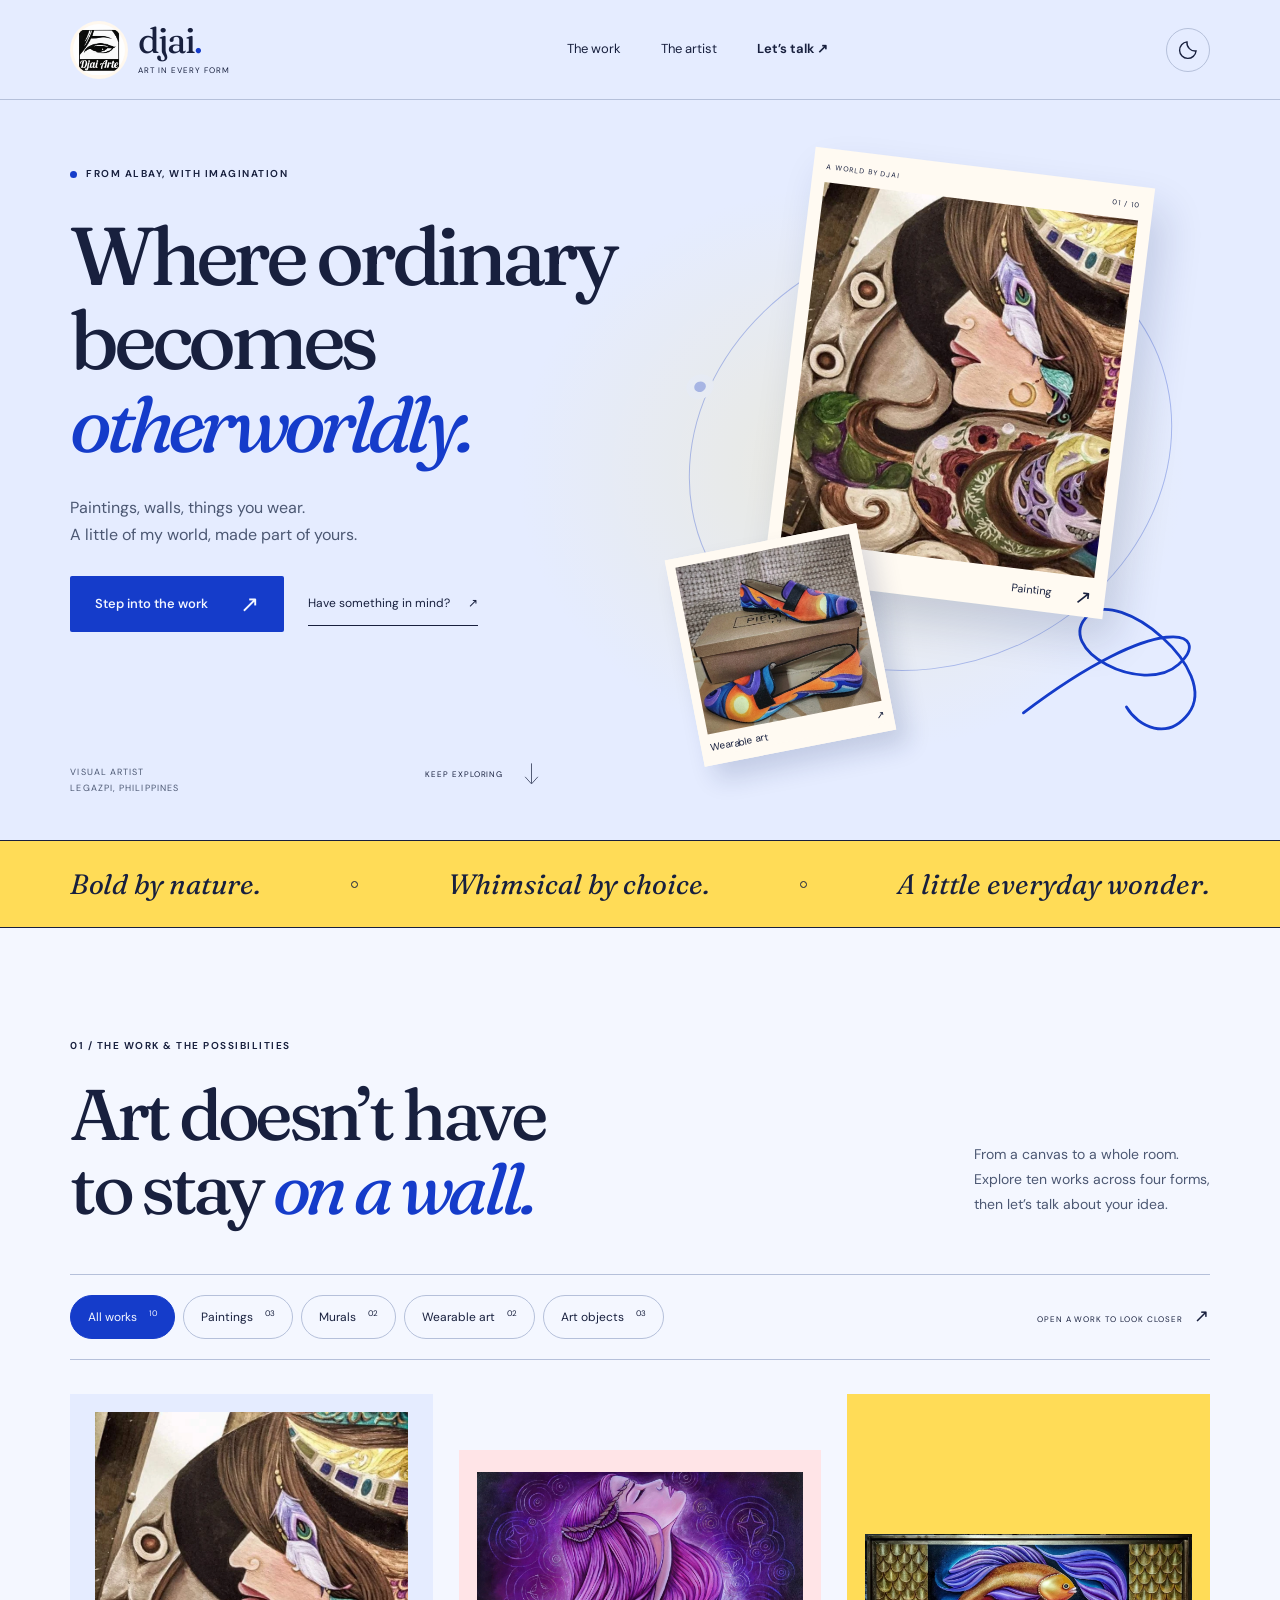
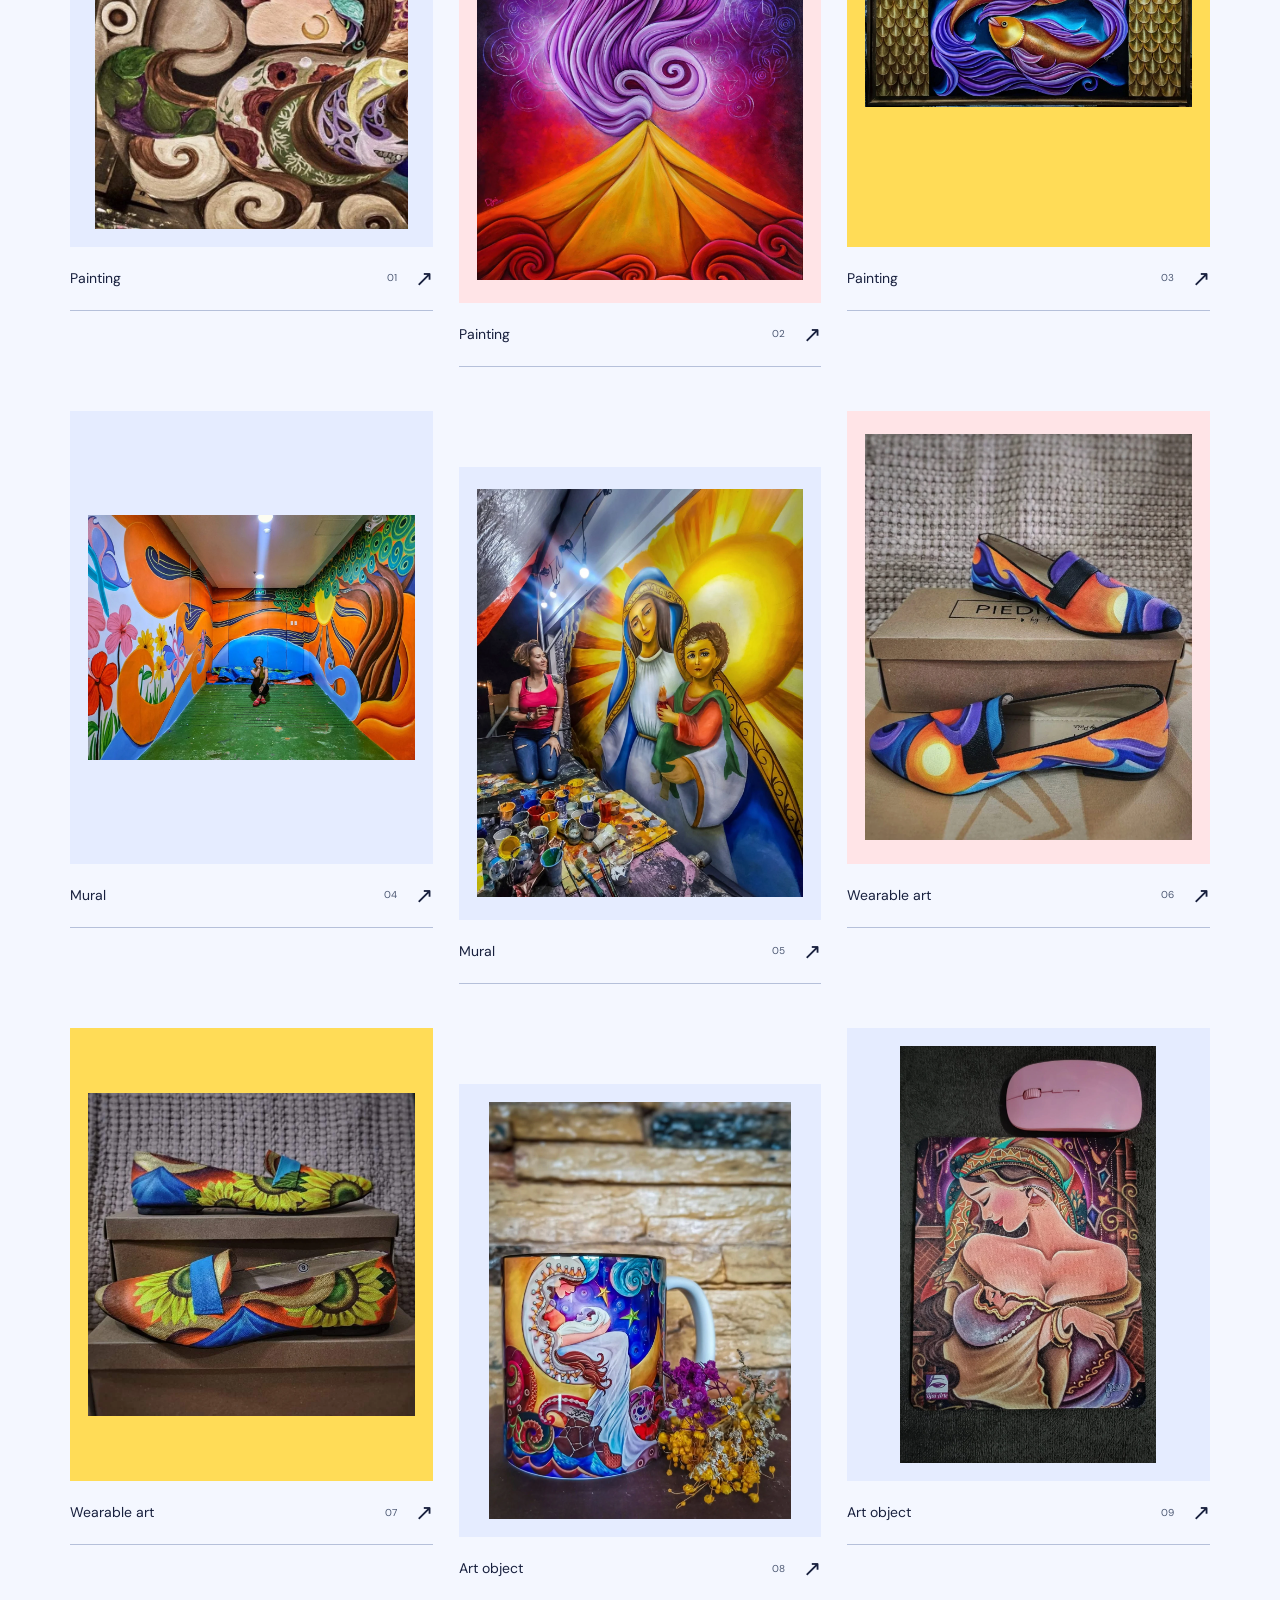
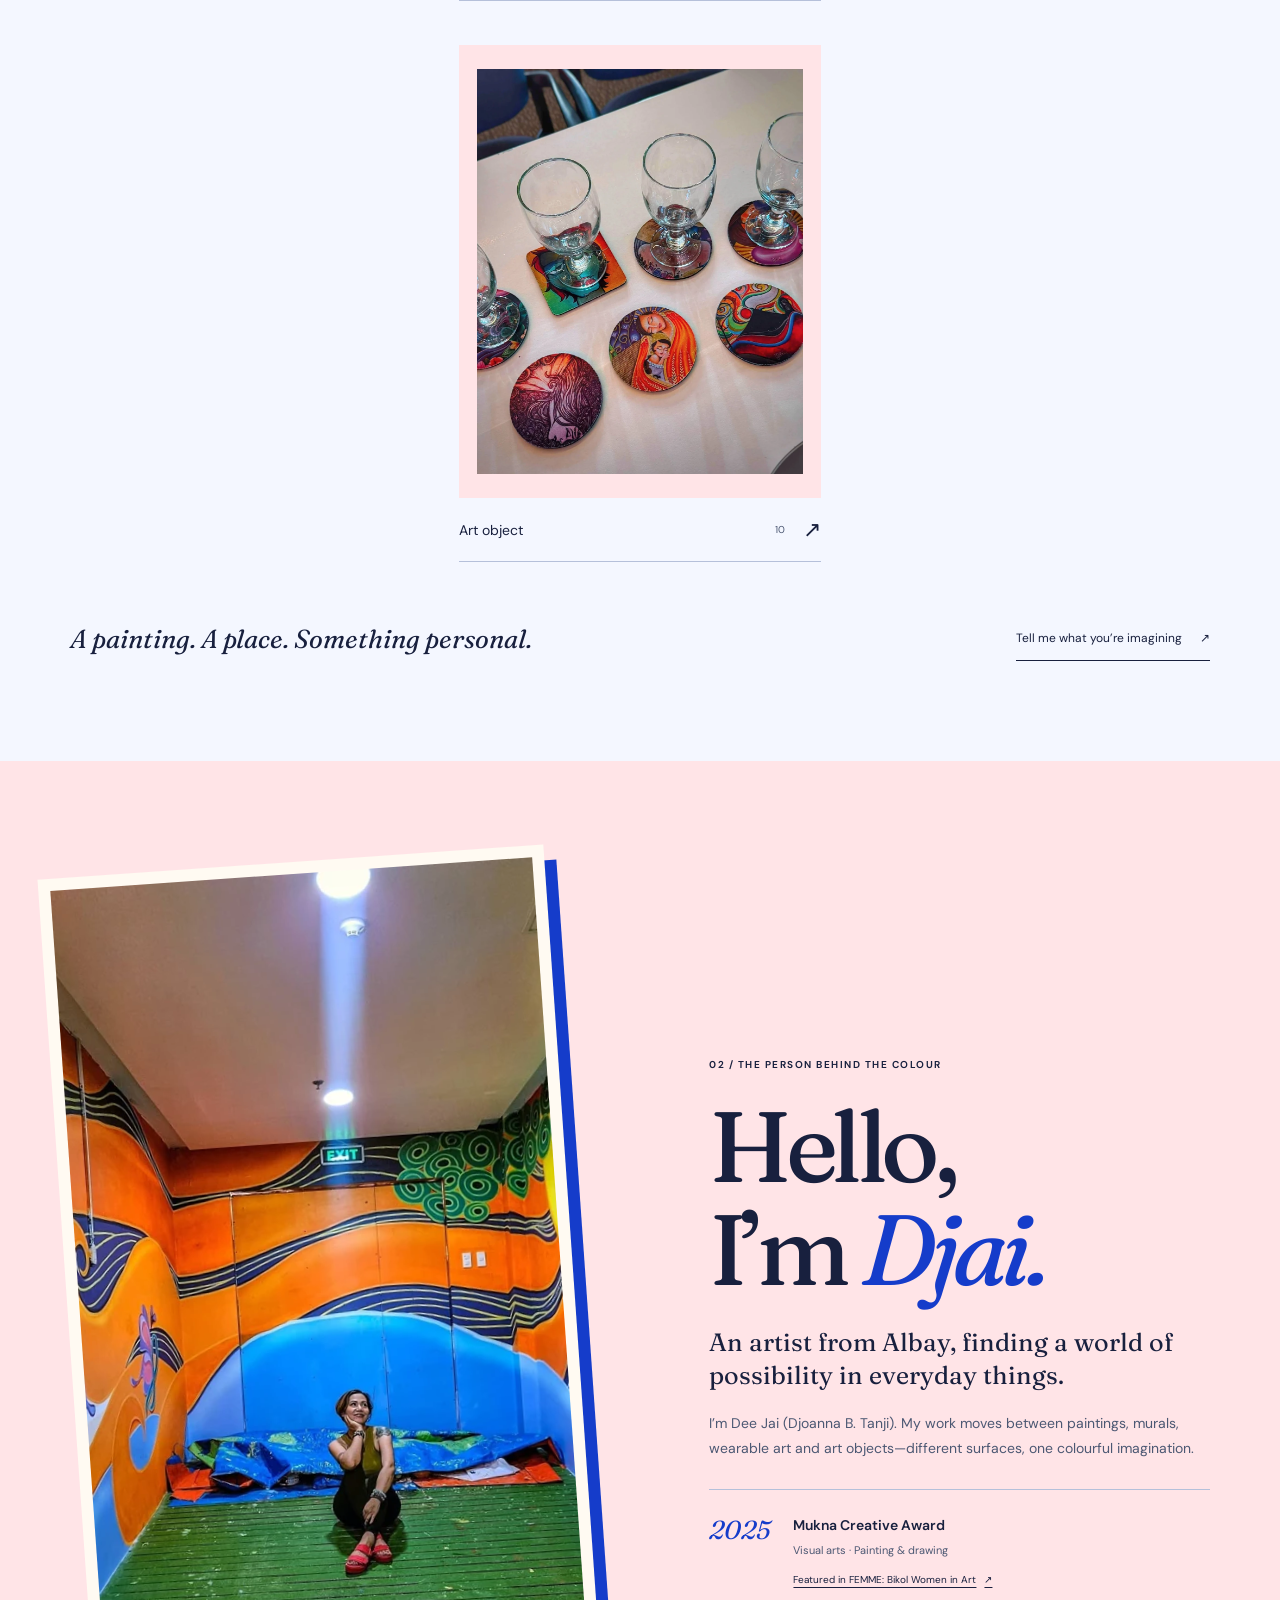
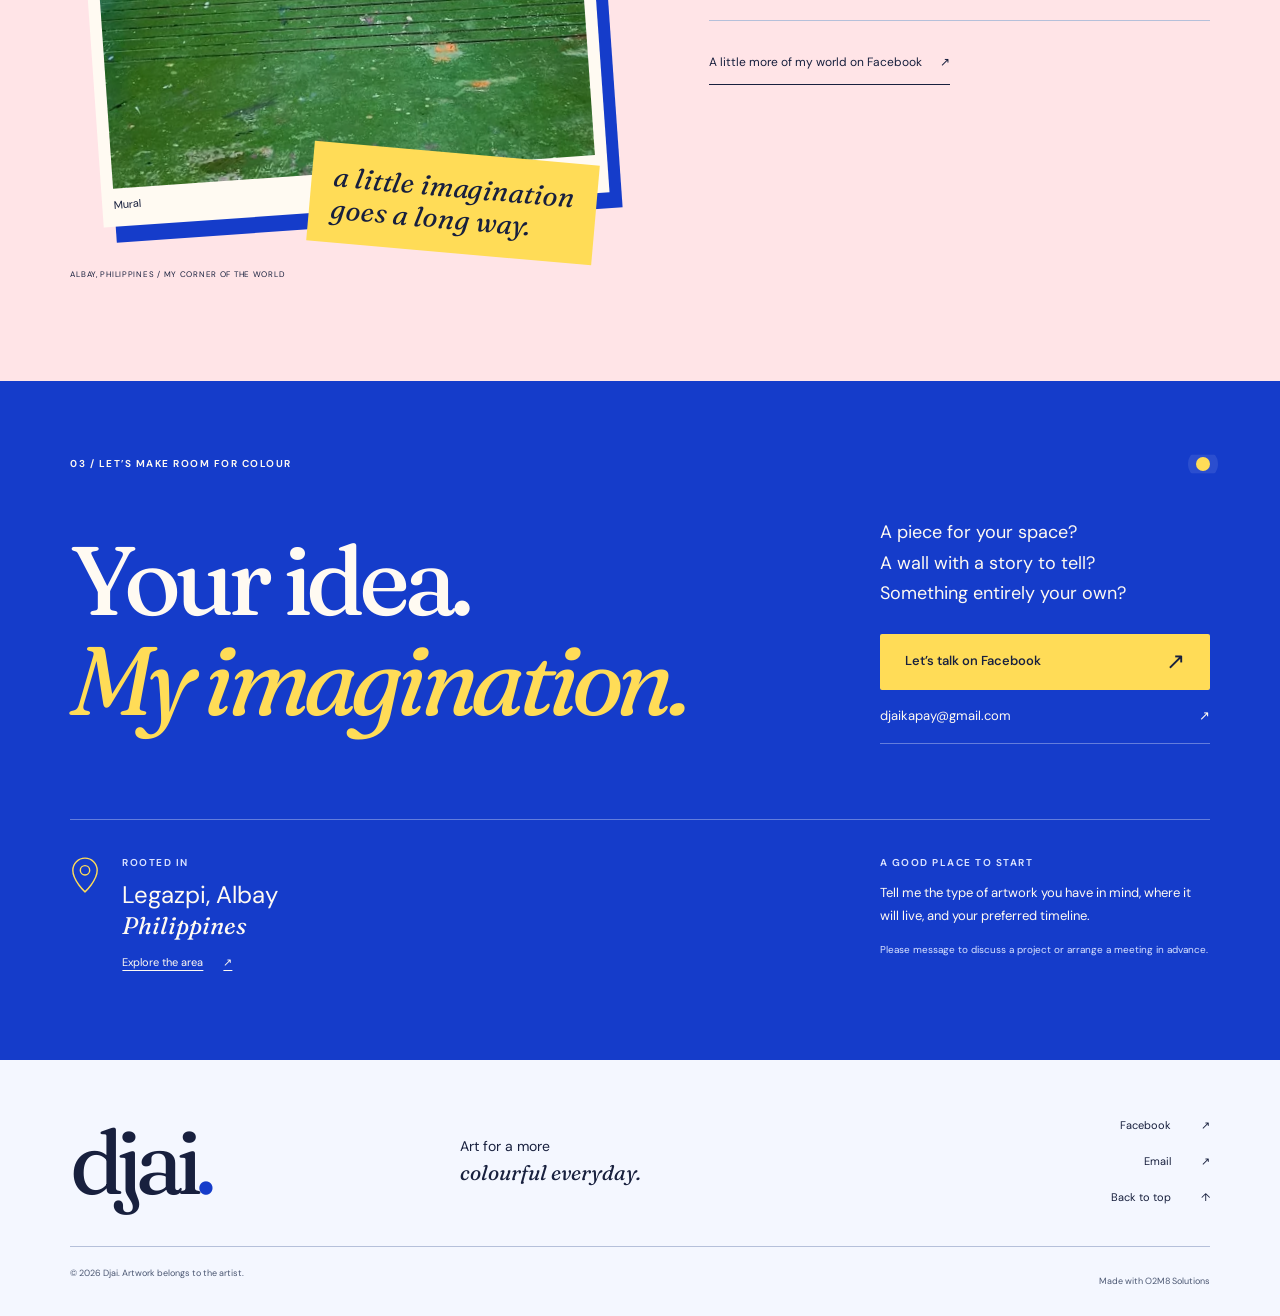
==== commit 97018f5c: "fix: make Djai verification independent of local QA state Create the ignored QA directory before mak" ====
--- a/index.html
+++ b/index.html
@@ -43,4 +43,4 @@
   <footer class="site-footer section-pad"><a class="footer-brand" href="#djai-home" aria-label="Djai, back to top">djai<span>.</span></a><p>Art for a more<br> <em>colourful everyday.</em></p><div class="footer-links"><a href="https://www.facebook.com/whydjaiwhy" target="_blank" rel="noopener noreferrer">Facebook <span aria-hidden="true">↗</span></a><a href="mailto:djaikapay@gmail.com">Email <span aria-hidden="true">↗</span></a><a href="#djai-home">Back to top <span aria-hidden="true">↑</span></a></div><div class="footer-bottom"><span>© <span data-year>2026</span> Djai. Artwork belongs to the artist.</span><span class="footer-credit">Made with O2M8 Solutions</span></div></footer>
   <dialog class="art-viewer" aria-labelledby="djai-viewer-title"><div class="viewer-top"><h2 id="djai-viewer-title">Painting</h2><span class="viewer-counter"></span><button class="icon-button viewer-close" type="button" aria-label="Close artwork viewer"><svg viewBox="0 0 24 24" stroke="currentColor" stroke-width="1.5" aria-hidden="true"><path d="m5 5 14 14M19 5 5 19"/></svg></button></div><div class="viewer-stage"><img class="viewer-image" alt=""></div><div class="viewer-bottom"><button class="viewer-prev" type="button"><span aria-hidden="true">←</span> Previous</button><span>USE ARROW KEYS TO EXPLORE</span><button class="viewer-next" type="button">Next <span aria-hidden="true">→</span></button></div></dialog>
 </div>
-<script src="script.js"></script></body></html>
+<script src="script.js"></script></body></html>
